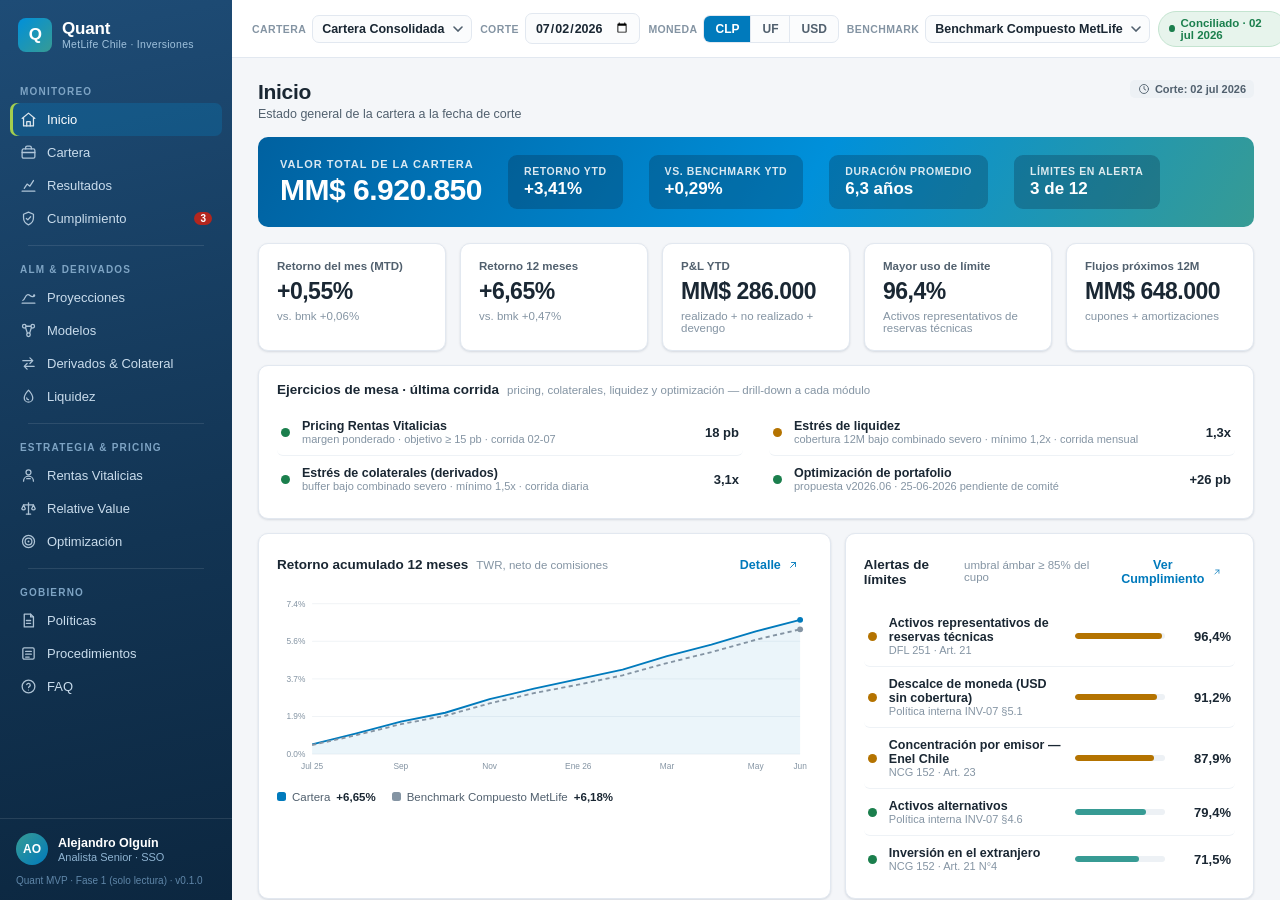
==== index.html @ ca3816cc "Quant MVP: portal completo (Fase 1 + 1.5) con PRD v1.2 - Prototipo estático (HTML/CSS/JS puro) con d" ====
<!DOCTYPE html>
<html lang="es-CL">
<head>
  <meta charset="UTF-8">
  <meta name="viewport" content="width=device-width, initial-scale=1.0">
  <title>Quant · Portal de Inversiones — MetLife Chile</title>
  <link rel="stylesheet" href="css/styles.css">
</head>
<body>
  <div id="app">
    <aside id="sidebar"></aside>
    <div id="shell">
      <header id="contextbar"></header>
      <main id="main"></main>
    </div>
  </div>

  <!-- Command palette -->
  <div id="palette-overlay" class="hidden">
    <div id="palette">
      <div class="palette-input-wrap">
        <svg viewBox="0 0 24 24" width="16" height="16" fill="none" stroke="currentColor" stroke-width="2"><circle cx="11" cy="11" r="7"/><path d="M20 20l-3.5-3.5"/></svg>
        <input id="palette-input" type="text" placeholder="Buscar módulos, instrumentos, emisores, documentos…" autocomplete="off">
        <kbd>esc</kbd>
      </div>
      <div id="palette-results"></div>
    </div>
  </div>

  <div id="toast-container"></div>

  <script src="js/data.js"></script>
  <script src="js/charts.js"></script>
  <script src="js/app.js"></script>
</body>
</html>
---- css/styles.css ----
/* ============================================================
   Quant · MetLife Chile — Design System
   Paleta MetLife: azules #1E4C76 / #0061A0 / #007ABC / #0090DA
   verde/teal #379B94 · verde marca #A4CE4E
   Gradiente solo como acento (sidebar). Datos sobre sólidos.
   ============================================================ */

:root {
  --ml-navy: #1E4C76;
  --ml-navy-deep: #123453;
  --ml-blue: #007ABC;
  --ml-blue-mid: #0061A0;
  --ml-blue-light: #0090DA;
  --ml-teal: #379B94;
  --ml-green: #A4CE4E;

  --bg: #F4F6F9;
  --surface: #FFFFFF;
  --border: #E2E8F0;
  --border-strong: #CBD5E1;

  --text: #1A2733;
  --text-2: #51606E;
  --text-3: #8494A3;

  --ok: #1B7F4D;
  --ok-bg: #E7F4EC;
  --warn: #9A6200;
  --warn-fg: #B47300;
  --warn-bg: #FCF3E1;
  --bad: #B3261E;
  --bad-bg: #FBEAE9;

  --radius: 10px;
  --shadow: 0 1px 2px rgba(16, 42, 67, .06), 0 1px 3px rgba(16, 42, 67, .08);
  --shadow-lg: 0 8px 30px rgba(16, 42, 67, .16);
  --font: -apple-system, BlinkMacSystemFont, "Segoe UI", Roboto, "Helvetica Neue", Arial, sans-serif;
}

* { margin: 0; padding: 0; box-sizing: border-box; }

html, body { height: 100%; }

body {
  font-family: var(--font);
  font-size: 13.5px;
  color: var(--text);
  background: var(--bg);
  -webkit-font-smoothing: antialiased;
}

#app { display: flex; height: 100vh; overflow: hidden; }

button { font-family: inherit; cursor: pointer; }
select, input { font-family: inherit; }

/* ============ SIDEBAR ============ */
#sidebar {
  width: 232px;
  flex-shrink: 0;
  background: linear-gradient(168deg, var(--ml-navy) 0%, var(--ml-navy-deep) 60%, #0C2740 100%);
  color: #fff;
  display: flex;
  flex-direction: column;
  overflow-y: auto;
}

.brand {
  display: flex; align-items: center; gap: 10px;
  padding: 18px 18px 16px;
}
.brand-mark {
  width: 34px; height: 34px; border-radius: 8px;
  background: linear-gradient(135deg, var(--ml-blue-light), var(--ml-teal));
  display: flex; align-items: center; justify-content: center;
  font-weight: 800; font-size: 17px; color: #fff;
  letter-spacing: -.5px;
}
.brand-name { font-size: 17px; font-weight: 700; letter-spacing: -.2px; line-height: 1.1; }
.brand-sub { font-size: 10.5px; color: #9FC1DC; font-weight: 500; letter-spacing: .3px; }

.nav-section { padding: 10px 10px 4px; }
.nav-label {
  font-size: 10px; font-weight: 700; letter-spacing: 1.2px;
  color: #7EA4C4; text-transform: uppercase;
  padding: 8px 10px 6px;
}
.nav-divider { height: 1px; background: rgba(255,255,255,.10); margin: 10px 18px; }

.nav-item {
  display: flex; align-items: center; gap: 10px;
  width: 100%;
  padding: 8px 10px;
  border: 0; border-radius: 7px;
  background: transparent; color: #C9DCEC;
  font-size: 13px; font-weight: 500;
  text-align: left;
  transition: background .12s, color .12s;
}
.nav-item svg { flex-shrink: 0; opacity: .85; }
.nav-item:hover { background: rgba(255,255,255,.08); color: #fff; }
.nav-item.active {
  background: rgba(0,144,218,.22);
  color: #fff;
  box-shadow: inset 3px 0 0 var(--ml-green);
}
.nav-item .nav-badge {
  margin-left: auto;
  font-size: 10px; font-weight: 700;
  background: var(--bad); color: #fff;
  border-radius: 8px; padding: 1px 6px;
}

.sidebar-footer {
  margin-top: auto;
  padding: 14px 16px;
  border-top: 1px solid rgba(255,255,255,.10);
}
.user-chip { display: flex; align-items: center; gap: 10px; }
.avatar {
  width: 32px; height: 32px; border-radius: 50%;
  background: linear-gradient(135deg, var(--ml-teal), var(--ml-blue));
  display: flex; align-items: center; justify-content: center;
  font-size: 12px; font-weight: 700; color: #fff;
}
.user-name { font-size: 12.5px; font-weight: 600; color: #fff; line-height: 1.2; }
.user-role { font-size: 11px; color: #8FB4D2; }
.app-version { font-size: 10px; color: #5F86A8; margin-top: 10px; }

/* ============ SHELL / CONTEXT BAR ============ */
#shell { flex: 1; display: flex; flex-direction: column; min-width: 0; }

#contextbar {
  height: 58px; flex-shrink: 0;
  background: var(--surface);
  border-bottom: 1px solid var(--border);
  display: flex; align-items: center; gap: 8px;
  padding: 0 20px;
}

.ctx-group { display: flex; align-items: center; gap: 6px; }
.ctx-label { font-size: 10.5px; font-weight: 600; color: var(--text-3); text-transform: uppercase; letter-spacing: .4px; }
.ctx-select {
  border: 1px solid var(--border);
  border-radius: 7px;
  background: #FBFCFD;
  padding: 6px 26px 6px 9px;
  font-size: 12.5px; font-weight: 600; color: var(--text);
  appearance: none;
  background-image: url("data:image/svg+xml,%3Csvg xmlns='http://www.w3.org/2000/svg' width='10' height='6' viewBox='0 0 10 6'%3E%3Cpath d='M1 1l4 4 4-4' stroke='%2351606E' stroke-width='1.6' fill='none' stroke-linecap='round'/%3E%3C/svg%3E");
  background-repeat: no-repeat;
  background-position: right 8px center;
  cursor: pointer;
}
.ctx-select:hover { border-color: var(--border-strong); }
input.ctx-select { padding-right: 9px; background-image: none; }

.ctx-sep { width: 1px; height: 26px; background: var(--border); margin: 0 6px; }

.segmented { display: flex; border: 1px solid var(--border); border-radius: 7px; overflow: hidden; background: #FBFCFD; }
.segmented button {
  border: 0; background: transparent;
  padding: 6px 11px; font-size: 12px; font-weight: 600; color: var(--text-2);
}
.segmented button + button { border-left: 1px solid var(--border); }
.segmented button.active { background: var(--ml-blue); color: #fff; }

.ctx-right { margin-left: auto; display: flex; align-items: center; gap: 10px; }

.recon-badge {
  display: inline-flex; align-items: center; gap: 6px;
  font-size: 11.5px; font-weight: 600;
  padding: 5px 10px; border-radius: 20px;
  background: var(--ok-bg); color: var(--ok);
  border: 1px solid #C4E4D0;
  cursor: default;
}
.recon-badge .dot { width: 7px; height: 7px; border-radius: 50%; background: var(--ok); }
.recon-badge[data-state="pending"] { background: var(--warn-bg); color: var(--warn); border-color: #EBD5A8; }
.recon-badge[data-state="pending"] .dot { background: var(--warn-fg); }

.kbtn {
  display: inline-flex; align-items: center; gap: 7px;
  border: 1px solid var(--border); border-radius: 7px;
  background: #FBFCFD; color: var(--text-2);
  padding: 6px 10px; font-size: 12px;
}
.kbtn kbd {
  font-family: inherit; font-size: 10px; font-weight: 700;
  background: #EDF1F5; border: 1px solid var(--border);
  border-radius: 4px; padding: 1px 5px; color: var(--text-2);
}
.kbtn:hover { border-color: var(--border-strong); color: var(--text); }

/* Vista toggle */
.vista-toggle {
  display: flex; border: 1px solid var(--border); border-radius: 20px; overflow: hidden;
  background: #FBFCFD;
}
.vista-toggle button {
  border: 0; background: transparent;
  padding: 6px 13px; font-size: 12px; font-weight: 600; color: var(--text-2);
  display: flex; align-items: center; gap: 6px;
}
.vista-toggle button.active { background: var(--ml-navy); color: #fff; }

/* ============ MAIN ============ */
#main { flex: 1; overflow-y: auto; padding: 22px 26px 40px; }

.page-header { display: flex; align-items: flex-start; gap: 14px; margin-bottom: 16px; }
.page-title { font-size: 21px; font-weight: 700; letter-spacing: -.3px; }
.page-desc { font-size: 12.5px; color: var(--text-2); margin-top: 3px; }
.page-actions { margin-left: auto; display: flex; gap: 8px; align-items: center; }

.meta-chip {
  display: inline-flex; align-items: center; gap: 5px;
  font-size: 11px; font-weight: 600; color: var(--text-2);
  background: #EDF1F5; border-radius: 5px; padding: 3px 8px;
}
.meta-chip.src { background: #E8F2FA; color: var(--ml-blue-mid); }

.btn {
  display: inline-flex; align-items: center; gap: 6px;
  border: 1px solid var(--border); border-radius: 7px;
  background: var(--surface); color: var(--text);
  padding: 7px 12px; font-size: 12.5px; font-weight: 600;
}
.btn:hover { border-color: var(--border-strong); background: #FBFCFD; }
.btn.primary { background: var(--ml-blue); border-color: var(--ml-blue); color: #fff; }
.btn.primary:hover { background: var(--ml-blue-mid); }
.btn.ghost { border-color: transparent; color: var(--ml-blue); }

/* Tabs */
.tabs {
  display: flex; gap: 2px;
  border-bottom: 1px solid var(--border);
  margin-bottom: 18px;
}
.tab {
  border: 0; background: transparent;
  padding: 9px 14px 10px;
  font-size: 13px; font-weight: 600; color: var(--text-2);
  border-bottom: 2px solid transparent;
  margin-bottom: -1px;
  display: flex; align-items: center; gap: 6px;
}
.tab:hover { color: var(--text); }
.tab.active { color: var(--ml-blue); border-bottom-color: var(--ml-blue); }
.tab .tab-tag {
  font-size: 9.5px; font-weight: 700; letter-spacing: .3px;
  background: #EDF1F5; color: var(--text-3);
  padding: 1px 5px; border-radius: 4px;
}

/* Cards & grids */
.grid { display: grid; gap: 14px; }
.grid.kpis { grid-template-columns: repeat(auto-fit, minmax(180px, 1fr)); }
.grid.two { grid-template-columns: 1.4fr 1fr; }
.grid.two-even { grid-template-columns: 1fr 1fr; }
.grid.three { grid-template-columns: repeat(3, 1fr); }
@media (max-width: 1100px) {
  .grid.two, .grid.two-even, .grid.three { grid-template-columns: 1fr; }
}

.card {
  background: var(--surface);
  border: 1px solid var(--border);
  border-radius: var(--radius);
  box-shadow: var(--shadow);
  padding: 16px 18px;
  min-width: 0;
}
.card-header { display: flex; align-items: baseline; gap: 8px; margin-bottom: 12px; }
.card-title { font-size: 13.5px; font-weight: 700; }
.card-sub { font-size: 11.5px; color: var(--text-3); }
.card-header .spacer { flex: 1; }

/* KPI */
.kpi { cursor: pointer; transition: box-shadow .15s, transform .15s; position: relative; }
.kpi:hover { box-shadow: 0 4px 16px rgba(16,42,67,.14); transform: translateY(-1px); }
.kpi-label { font-size: 11.5px; font-weight: 600; color: var(--text-2); display: flex; align-items: center; gap: 6px; }
.kpi-value { font-size: 23px; font-weight: 700; letter-spacing: -.5px; margin-top: 6px; font-variant-numeric: tabular-nums; }
.kpi-value small { font-size: 12px; font-weight: 600; color: var(--text-3); margin-left: 3px; }
.kpi-delta { font-size: 11.5px; font-weight: 600; margin-top: 5px; display: flex; align-items: center; gap: 4px; }
.kpi-delta.up { color: var(--ok); }
.kpi-delta.down { color: var(--bad); }
.kpi-delta .vs { color: var(--text-3); font-weight: 500; }
.kpi .drill-hint {
  position: absolute; top: 12px; right: 12px;
  color: var(--text-3); opacity: 0; transition: opacity .15s;
}
.kpi:hover .drill-hint { opacity: 1; }

/* Semáforo */
.sem-dot { width: 9px; height: 9px; border-radius: 50%; display: inline-block; flex-shrink: 0; }
.sem-dot.ok { background: var(--ok); }
.sem-dot.warn { background: var(--warn-fg); }
.sem-dot.bad { background: var(--bad); }

.status-pill {
  display: inline-flex; align-items: center; gap: 6px;
  font-size: 11px; font-weight: 700;
  padding: 3px 9px; border-radius: 12px;
}
.status-pill.ok { background: var(--ok-bg); color: var(--ok); }
.status-pill.warn { background: var(--warn-bg); color: var(--warn); }
.status-pill.bad { background: var(--bad-bg); color: var(--bad); }
.status-pill.neutral { background: #EDF1F5; color: var(--text-2); }

/* Progress */
.progress { height: 6px; border-radius: 3px; background: #EDF1F5; overflow: hidden; width: 100%; }
.progress > div { height: 100%; border-radius: 3px; }
.progress .ok { background: var(--ml-teal); }
.progress .warn { background: var(--warn-fg); }
.progress .bad { background: var(--bad); }

/* ============ TABLES ============ */
.table-wrap { overflow-x: auto; }
table.data {
  width: 100%;
  border-collapse: collapse;
  font-size: 12.5px;
  font-variant-numeric: tabular-nums;
}
table.data th {
  text-align: left;
  font-size: 10.5px; font-weight: 700; letter-spacing: .5px; text-transform: uppercase;
  color: var(--text-3);
  padding: 8px 10px;
  border-bottom: 1px solid var(--border);
  white-space: nowrap;
  position: sticky; top: 0; background: var(--surface); z-index: 1;
}
table.data td {
  padding: 8px 10px;
  border-bottom: 1px solid #EEF2F6;
  white-space: nowrap;
}
table.data tr:last-child td { border-bottom: 0; }
table.data th.num, table.data td.num { text-align: right; }
table.data tbody tr:hover { background: #F7FAFC; }
table.data tr.clickable { cursor: pointer; }
table.data tr.group-row td {
  background: #F0F4F8; font-weight: 700; font-size: 12px;
  border-top: 1px solid var(--border);
}
table.data tr.total-row td {
  font-weight: 700; border-top: 2px solid var(--border-strong);
  background: #FBFCFD;
}
.cell-main { font-weight: 600; }
.cell-sub { font-size: 11px; color: var(--text-3); font-weight: 400; }
td .mini-progress { display: inline-block; width: 54px; vertical-align: middle; margin-left: 8px; }

.rating-chip {
  display: inline-block; font-size: 10.5px; font-weight: 700;
  padding: 1.5px 7px; border-radius: 4px;
  background: #E8F2FA; color: var(--ml-blue-mid);
}
.rating-chip.mid { background: #FCF3E1; color: var(--warn); }
.ccy-chip {
  display: inline-block; font-size: 10.5px; font-weight: 700;
  padding: 1.5px 6px; border-radius: 4px;
  background: #EDF1F5; color: var(--text-2);
}

/* Filter bar */
.filter-bar { display: flex; gap: 8px; align-items: center; margin-bottom: 14px; flex-wrap: wrap; }
.filter-bar .search-input {
  border: 1px solid var(--border); border-radius: 7px;
  padding: 7px 11px; font-size: 12.5px; width: 240px;
  background: var(--surface);
}
.filter-bar .search-input:focus { outline: 2px solid #BFDFF3; border-color: var(--ml-blue-light); }
.filter-chip-count { font-size: 11.5px; color: var(--text-3); margin-left: auto; }

/* ============ CHARTS ============ */
.chart-legend { display: flex; flex-wrap: wrap; gap: 6px 16px; margin-top: 12px; }
.legend-item { display: flex; align-items: center; gap: 6px; font-size: 11.5px; color: var(--text-2); }
.legend-swatch { width: 9px; height: 9px; border-radius: 2.5px; flex-shrink: 0; }
.legend-item b { color: var(--text); font-variant-numeric: tabular-nums; }

.donut-flex { display: flex; align-items: center; gap: 20px; }
.donut-center-label { font-size: 10.5px; fill: var(--text-3); font-weight: 600; }
.donut-center-value { font-size: 17px; fill: var(--text); font-weight: 700; }

/* ============ ALERT LIST ============ */
.alert-row {
  display: flex; align-items: center; gap: 12px;
  padding: 10px 4px;
  border-bottom: 1px solid #EEF2F6;
  cursor: pointer;
  border-radius: 6px;
}
.alert-row:hover { background: #F7FAFC; }
.alert-row:last-child { border-bottom: 0; }
.alert-name { font-weight: 600; font-size: 12.5px; }
.alert-norm { font-size: 11px; color: var(--text-3); }
.alert-metrics { margin-left: auto; display: flex; align-items: center; gap: 14px; }
.alert-usage { font-weight: 700; font-size: 13px; font-variant-numeric: tabular-nums; width: 52px; text-align: right; }
.alert-row .progress { width: 90px; }

/* ============ FICHA ============ */
.ficha-header { display: flex; align-items: flex-start; gap: 14px; margin-bottom: 16px; }
.ficha-title { font-size: 18px; font-weight: 700; }
.ficha-chips { display: flex; gap: 6px; margin-top: 6px; flex-wrap: wrap; }
.back-link {
  display: inline-flex; align-items: center; gap: 5px;
  border: 0; background: none; color: var(--ml-blue);
  font-size: 12.5px; font-weight: 600; padding: 0;
  margin-bottom: 12px;
}
.metric-grid { display: grid; grid-template-columns: repeat(auto-fit, minmax(140px, 1fr)); gap: 1px; background: var(--border); border: 1px solid var(--border); border-radius: 8px; overflow: hidden; }
.metric-cell { background: var(--surface); padding: 12px 14px; }
.metric-cell .m-label { font-size: 10.5px; font-weight: 600; color: var(--text-3); text-transform: uppercase; letter-spacing: .4px; }
.metric-cell .m-value { font-size: 15px; font-weight: 700; margin-top: 4px; font-variant-numeric: tabular-nums; }

/* ============ DOCS (Políticas / Procedimientos / FAQ) ============ */
.doc-item {
  display: flex; align-items: center; gap: 14px;
  padding: 13px 4px; border-bottom: 1px solid #EEF2F6;
}
.doc-item:last-child { border-bottom: 0; }
.doc-icon {
  width: 36px; height: 36px; border-radius: 8px; flex-shrink: 0;
  background: #E8F2FA; color: var(--ml-blue);
  display: flex; align-items: center; justify-content: center;
}
.doc-name { font-weight: 600; font-size: 13px; }
.doc-meta { font-size: 11.5px; color: var(--text-3); margin-top: 2px; }
.doc-right { margin-left: auto; display: flex; align-items: center; gap: 10px; }

.faq-item { border-bottom: 1px solid #EEF2F6; }
.faq-item:last-child { border-bottom: 0; }
.faq-q {
  width: 100%; text-align: left; border: 0; background: none;
  padding: 13px 4px; font-size: 13px; font-weight: 600; color: var(--text);
  display: flex; align-items: center; gap: 10px;
}
.faq-q .chev { margin-left: auto; transition: transform .15s; color: var(--text-3); flex-shrink: 0; }
.faq-item.open .faq-q .chev { transform: rotate(180deg); }
.faq-a { display: none; padding: 0 4px 14px 4px; font-size: 12.5px; color: var(--text-2); line-height: 1.55; }
.faq-item.open .faq-a { display: block; }

.gloss-term { font-weight: 700; font-size: 13px; }
.gloss-def { font-size: 12.5px; color: var(--text-2); line-height: 1.5; margin-top: 3px; }

/* Timeline (versiones) */
.timeline { position: relative; padding-left: 22px; }
.timeline::before { content: ""; position: absolute; left: 7px; top: 6px; bottom: 6px; width: 2px; background: var(--border); }
.tl-item { position: relative; padding: 0 0 18px; }
.tl-item::before {
  content: ""; position: absolute; left: -21px; top: 4px;
  width: 12px; height: 12px; border-radius: 50%;
  background: var(--surface); border: 3px solid var(--border-strong);
}
.tl-item.current::before { border-color: var(--ml-blue); }
.tl-title { font-weight: 700; font-size: 13px; display: flex; align-items: center; gap: 8px; }
.tl-meta { font-size: 11.5px; color: var(--text-3); margin-top: 2px; }
.tl-desc { font-size: 12.5px; color: var(--text-2); margin-top: 5px; line-height: 1.5; }

/* ============ COMMAND PALETTE ============ */
#palette-overlay {
  position: fixed; inset: 0; z-index: 100;
  background: rgba(14, 34, 53, .45);
  backdrop-filter: blur(2px);
  display: flex; justify-content: center; align-items: flex-start;
  padding-top: 12vh;
}
#palette-overlay.hidden { display: none; }
#palette {
  width: 620px; max-width: calc(100vw - 40px);
  background: var(--surface);
  border-radius: 12px;
  box-shadow: var(--shadow-lg);
  overflow: hidden;
}
.palette-input-wrap {
  display: flex; align-items: center; gap: 10px;
  padding: 14px 16px;
  border-bottom: 1px solid var(--border);
  color: var(--text-3);
}
#palette-input { flex: 1; border: 0; outline: 0; font-size: 14.5px; color: var(--text); background: none; }
.palette-input-wrap kbd {
  font-family: inherit; font-size: 10px; font-weight: 700;
  background: #EDF1F5; border: 1px solid var(--border);
  border-radius: 4px; padding: 2px 6px; color: var(--text-3);
}
#palette-results { max-height: 380px; overflow-y: auto; padding: 6px; }
.palette-group-label { font-size: 10px; font-weight: 700; letter-spacing: 1px; text-transform: uppercase; color: var(--text-3); padding: 10px 12px 4px; }
.palette-item {
  display: flex; align-items: center; gap: 11px;
  width: 100%; text-align: left;
  padding: 9px 12px; border: 0; border-radius: 7px;
  background: none; font-size: 13px; color: var(--text);
}
.palette-item .p-icon {
  width: 28px; height: 28px; border-radius: 6px; flex-shrink: 0;
  background: #EDF1F5; color: var(--text-2);
  display: flex; align-items: center; justify-content: center;
  font-size: 10px; font-weight: 800;
}
.palette-item .p-sub { font-size: 11px; color: var(--text-3); margin-top: 1px; }
.palette-item:hover, .palette-item.selected { background: #EAF4FB; }
.palette-empty { padding: 26px; text-align: center; color: var(--text-3); font-size: 13px; }

/* ============ TOASTS ============ */
#toast-container { position: fixed; bottom: 22px; right: 22px; z-index: 200; display: flex; flex-direction: column; gap: 8px; }
.toast {
  background: var(--ml-navy-deep); color: #fff;
  border-radius: 9px; padding: 11px 16px;
  font-size: 12.5px; font-weight: 500;
  box-shadow: var(--shadow-lg);
  display: flex; align-items: center; gap: 9px;
  animation: toast-in .25s ease;
  max-width: 380px;
}
@keyframes toast-in { from { opacity: 0; transform: translateY(8px); } to { opacity: 1; transform: none; } }

/* ============ MISC ============ */
.footnote { font-size: 11px; color: var(--text-3); margin-top: 14px; display: flex; gap: 14px; flex-wrap: wrap; }
.hidden { display: none !important; }
.mt-14 { margin-top: 14px; }
.locked-banner {
  display: flex; align-items: center; gap: 12px;
  background: #EDF1F5; border: 1px dashed var(--border-strong);
  border-radius: var(--radius); padding: 18px 20px;
  color: var(--text-2); font-size: 13px;
}
.exec-hero {
  border-radius: var(--radius);
  padding: 18px 22px;
  color: #fff;
  background: linear-gradient(120deg, var(--ml-blue-mid), var(--ml-blue-light) 55%, var(--ml-teal));
  display: flex; align-items: center; gap: 26px; flex-wrap: wrap;
  margin-bottom: 16px;
}
.exec-hero .hero-label { font-size: 11px; font-weight: 700; letter-spacing: 1px; text-transform: uppercase; opacity: .85; }
.exec-hero .hero-value { font-size: 30px; font-weight: 800; letter-spacing: -.5px; margin-top: 3px; font-variant-numeric: tabular-nums; }
.exec-hero .hero-item { background: rgba(9, 38, 61, .28); border-radius: 9px; padding: 10px 16px; }
.exec-hero .hero-item .hv { font-size: 17px; font-weight: 700; margin-top: 2px; font-variant-numeric: tabular-nums; }
.exec-hero .hero-item .hl { font-size: 10.5px; font-weight: 600; opacity: .85; text-transform: uppercase; letter-spacing: .6px; }

::-webkit-scrollbar { width: 10px; height: 10px; }
::-webkit-scrollbar-thumb { background: #C7D2DD; border-radius: 5px; border: 2px solid var(--bg); }
::-webkit-scrollbar-track { background: transparent; }
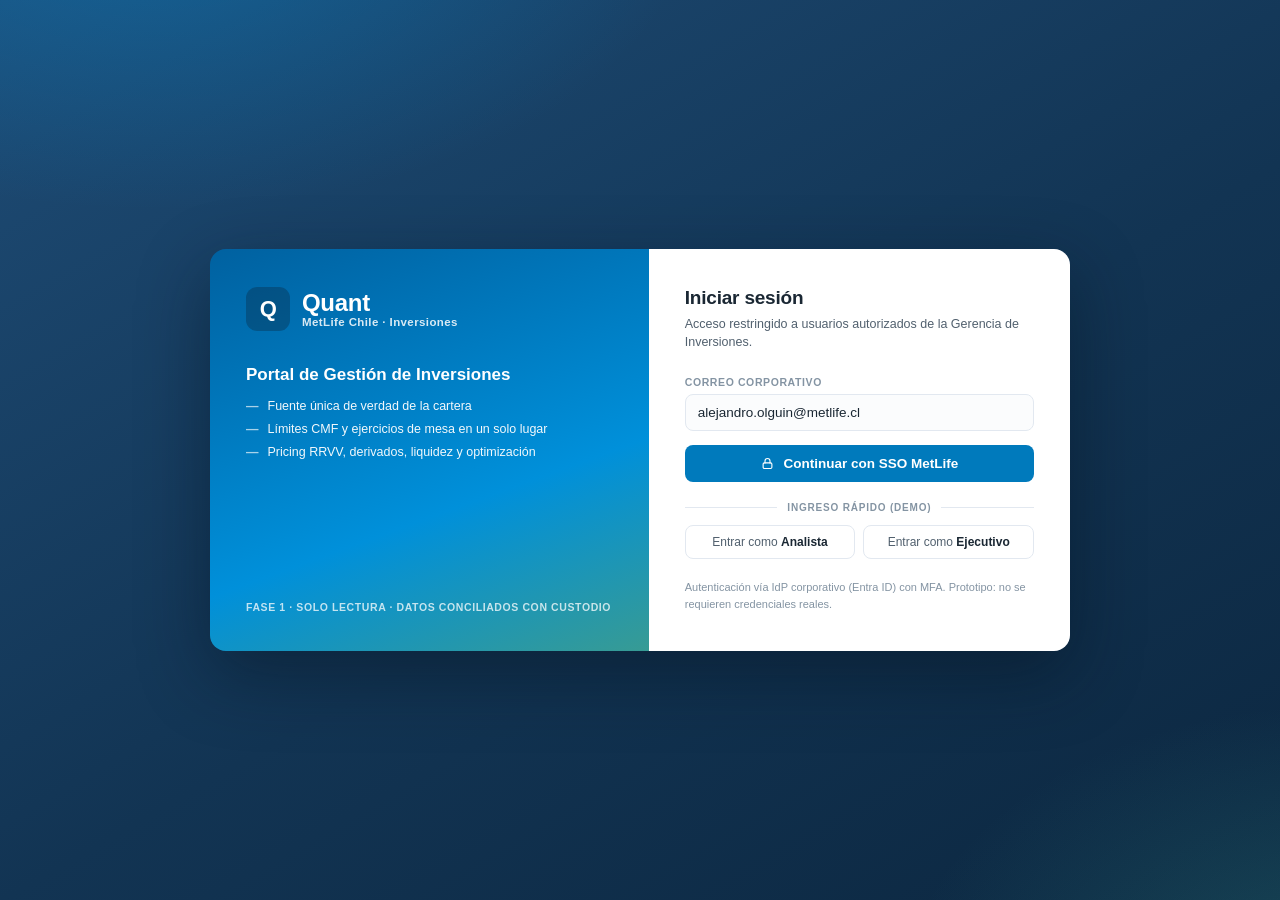
==== commit 8e019d6c: "Agrega pantalla de login con SSO simulado - Login split-card con branding MetLife (gradiente de acen" ====
--- a/index.html
+++ b/index.html
@@ -7,6 +7,44 @@
   <link rel="stylesheet" href="css/styles.css">
 </head>
 <body>
+  <!-- Login (SSO simulado) -->
+  <div id="login">
+    <div class="login-card">
+      <div class="login-brand">
+        <div class="login-brand-row">
+          <div class="brand-mark login-mark">Q</div>
+          <div>
+            <div class="login-title">Quant</div>
+            <div class="login-tag">MetLife Chile · Inversiones</div>
+          </div>
+        </div>
+        <div class="login-headline">Portal de Gestión de Inversiones</div>
+        <ul class="login-points">
+          <li>Fuente única de verdad de la cartera</li>
+          <li>Límites CMF y ejercicios de mesa en un solo lugar</li>
+          <li>Pricing RRVV, derivados, liquidez y optimización</li>
+        </ul>
+        <div class="login-foot">Fase 1 · solo lectura · datos conciliados con custodio</div>
+      </div>
+      <div class="login-form">
+        <div class="lf-title">Iniciar sesión</div>
+        <div class="lf-sub">Acceso restringido a usuarios autorizados de la Gerencia de Inversiones.</div>
+        <label class="lf-label" for="login-email">Correo corporativo</label>
+        <input id="login-email" class="lf-input" type="email" value="alejandro.olguin@metlife.cl" autocomplete="username" spellcheck="false">
+        <button id="login-sso" class="lf-btn">
+          <svg width="15" height="15" viewBox="0 0 24 24" fill="none" stroke="currentColor" stroke-width="1.8" stroke-linecap="round" stroke-linejoin="round"><rect x="5" y="11" width="14" height="9" rx="2"/><path d="M8 11V8a4 4 0 0 1 8 0v3"/></svg>
+          <span id="login-sso-label">Continuar con SSO MetLife</span>
+        </button>
+        <div class="lf-divider"><span>ingreso rápido (demo)</span></div>
+        <div class="lf-quick">
+          <button class="lf-quick-btn" data-login-rol="Analista Senior">Entrar como <b>Analista</b></button>
+          <button class="lf-quick-btn" data-login-rol="Ejecutivo">Entrar como <b>Ejecutivo</b></button>
+        </div>
+        <div class="lf-note">Autenticación vía IdP corporativo (Entra ID) con MFA. Prototipo: no se requieren credenciales reales.</div>
+      </div>
+    </div>
+  </div>
+
   <div id="app">
     <aside id="sidebar"></aside>
     <div id="shell">
--- a/css/styles.css
+++ b/css/styles.css
@@ -542,6 +542,99 @@
 .exec-hero .hero-item .hv { font-size: 17px; font-weight: 700; margin-top: 2px; font-variant-numeric: tabular-nums; }
 .exec-hero .hero-item .hl { font-size: 10.5px; font-weight: 600; opacity: .85; text-transform: uppercase; letter-spacing: .6px; }
 
+/* ============ LOGIN (SSO simulado) ============ */
+#login {
+  position: fixed; inset: 0; z-index: 300;
+  display: flex; align-items: center; justify-content: center;
+  padding: 24px;
+  background:
+    radial-gradient(900px 500px at 12% -10%, rgba(0,144,218,.35), transparent 60%),
+    radial-gradient(800px 520px at 105% 110%, rgba(55,155,148,.30), transparent 55%),
+    linear-gradient(150deg, var(--ml-navy) 0%, var(--ml-navy-deep) 55%, #0C2740 100%);
+}
+body.authed #login { display: none; }
+body:not(.authed) #app { display: none; }
+
+.login-card {
+  display: flex; width: 860px; max-width: 100%;
+  border-radius: 16px; overflow: hidden;
+  box-shadow: 0 24px 70px rgba(4, 18, 32, .45);
+}
+.login-brand {
+  flex: 1.05;
+  background: linear-gradient(160deg, var(--ml-blue-mid), var(--ml-blue-light) 62%, var(--ml-teal));
+  color: #fff;
+  padding: 38px 36px;
+  display: flex; flex-direction: column;
+}
+.login-brand-row { display: flex; align-items: center; gap: 12px; }
+.brand-mark.login-mark { width: 44px; height: 44px; font-size: 22px; border-radius: 11px; background: rgba(9,38,61,.35); }
+.login-title { font-size: 24px; font-weight: 800; letter-spacing: -.3px; line-height: 1.1; }
+.login-tag { font-size: 11.5px; font-weight: 600; opacity: .85; letter-spacing: .4px; }
+.login-headline { font-size: 17px; font-weight: 700; margin-top: 34px; }
+.login-points { list-style: none; margin-top: 14px; display: flex; flex-direction: column; gap: 9px; }
+.login-points li {
+  font-size: 12.5px; font-weight: 500; opacity: .95;
+  display: flex; gap: 9px; align-items: baseline;
+}
+.login-points li::before { content: "—"; font-weight: 800; opacity: .7; }
+.login-foot {
+  margin-top: auto; padding-top: 30px;
+  font-size: 10.5px; font-weight: 600; letter-spacing: .6px; text-transform: uppercase; opacity: .75;
+}
+.login-form { flex: 1; background: var(--surface); padding: 38px 36px; }
+.lf-title { font-size: 19px; font-weight: 700; letter-spacing: -.2px; }
+.lf-sub { font-size: 12.5px; color: var(--text-2); margin-top: 6px; line-height: 1.5; }
+.lf-label {
+  display: block; font-size: 10.5px; font-weight: 700; letter-spacing: .6px; text-transform: uppercase;
+  color: var(--text-3); margin: 24px 0 6px;
+}
+.lf-input {
+  width: 100%; border: 1px solid var(--border); border-radius: 8px;
+  padding: 10px 12px; font-size: 13.5px; color: var(--text); background: #FBFCFD;
+}
+.lf-input:focus { outline: 2px solid #BFDFF3; border-color: var(--ml-blue-light); }
+.lf-btn {
+  width: 100%; margin-top: 14px;
+  display: flex; align-items: center; justify-content: center; gap: 8px;
+  border: 0; border-radius: 8px;
+  background: var(--ml-blue); color: #fff;
+  padding: 11px 14px; font-size: 13.5px; font-weight: 700;
+  transition: background .15s;
+}
+.lf-btn:hover { background: var(--ml-blue-mid); }
+.lf-btn:disabled { opacity: .75; cursor: default; }
+.lf-btn.loading svg { animation: spin 1s linear infinite; }
+@keyframes spin { to { transform: rotate(360deg); } }
+.lf-divider {
+  display: flex; align-items: center; gap: 10px; margin: 20px 0 12px;
+  font-size: 10px; font-weight: 700; letter-spacing: .8px; text-transform: uppercase; color: var(--text-3);
+}
+.lf-divider::before, .lf-divider::after { content: ""; flex: 1; height: 1px; background: var(--border); }
+.lf-quick { display: flex; gap: 8px; }
+.lf-quick-btn {
+  flex: 1; border: 1px solid var(--border); border-radius: 8px;
+  background: var(--surface); color: var(--text-2);
+  padding: 9px 10px; font-size: 12px; font-weight: 500;
+}
+.lf-quick-btn b { color: var(--text); }
+.lf-quick-btn:hover { border-color: var(--ml-blue-light); background: #F4FAFE; }
+.lf-note { font-size: 11px; color: var(--text-3); line-height: 1.55; margin-top: 20px; }
+@media (max-width: 760px) {
+  .login-card { flex-direction: column; }
+  .login-brand { padding: 26px 28px; }
+  .login-headline { margin-top: 16px; }
+}
+
+/* Logout */
+.logout-btn {
+  margin-left: auto; flex-shrink: 0;
+  border: 0; border-radius: 6px; background: transparent;
+  color: #8FB4D2; padding: 6px;
+  display: flex; align-items: center;
+}
+.logout-btn:hover { background: rgba(255,255,255,.10); color: #fff; }
+
 ::-webkit-scrollbar { width: 10px; height: 10px; }
 ::-webkit-scrollbar-thumb { background: #C7D2DD; border-radius: 5px; border: 2px solid var(--bg); }
 ::-webkit-scrollbar-track { background: transparent; }
